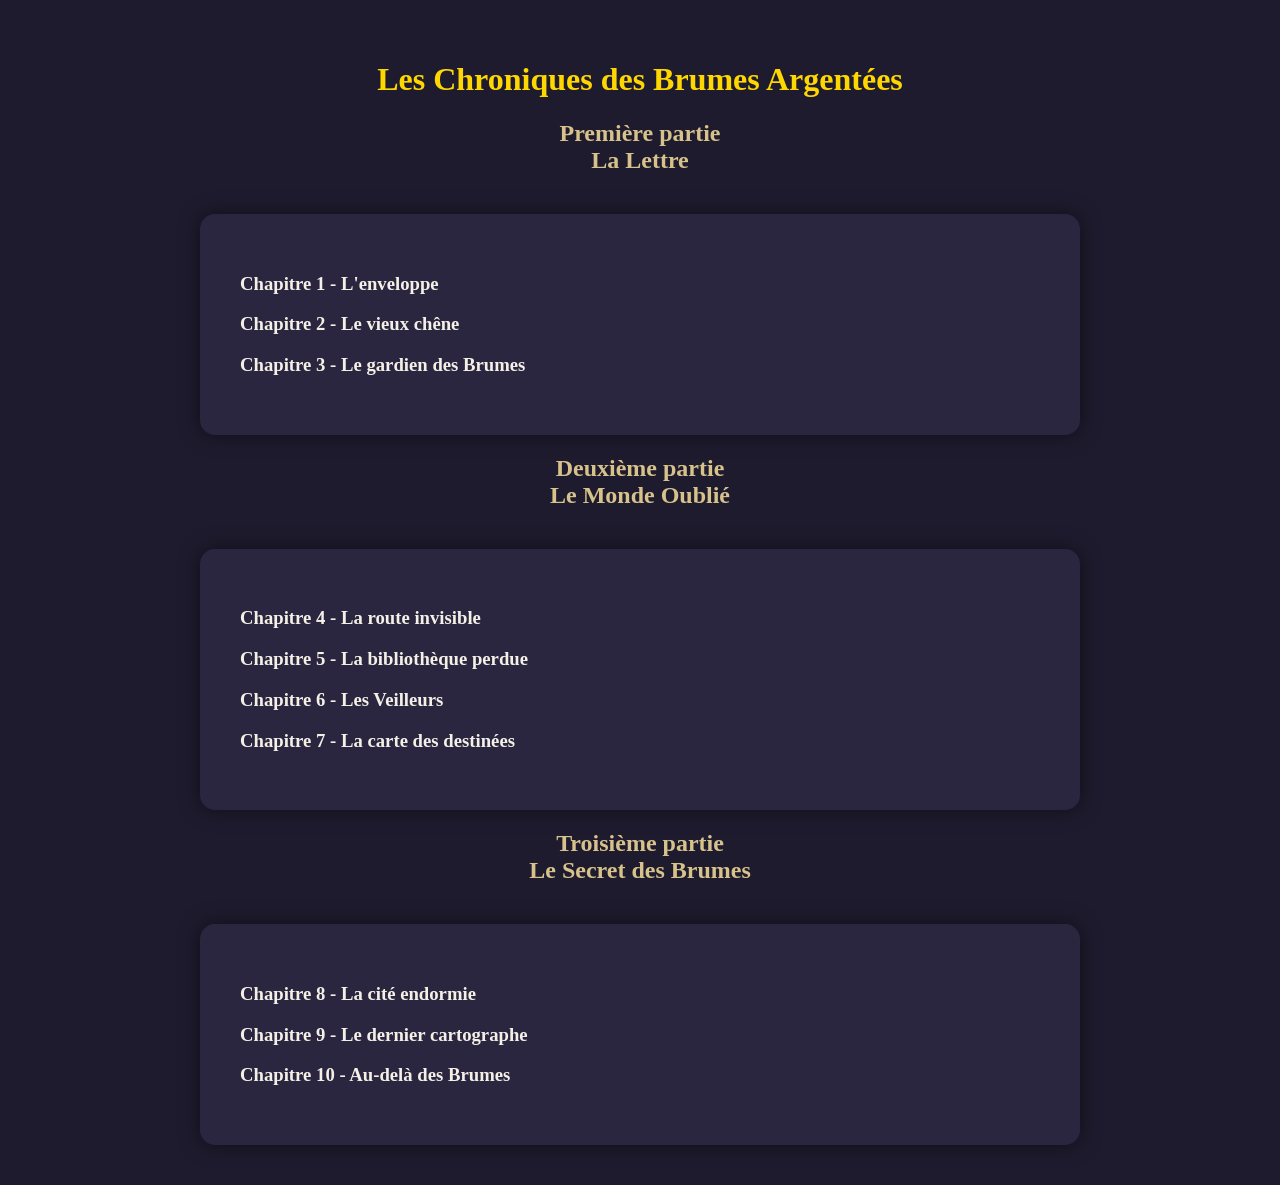
==== table-des-matieres.html @ f760de81 "21" ====
<!DOCTYPE html>
<html lang="fr">
<head>
    <meta charset="UTF-8">
    <title>Les Chroniques des Brumes Argentées</title>
    <link rel="stylesheet" href="premier-chapitre/premier-chapitre.css">
</head>
<body>
    <main class="">
        <h1>Les Chroniques des Brumes Argentées</h1>
            <h2>Première partie <br> La Lettre</h2>
                <div class="livre">
                <h3>Chapitre 1 - L'enveloppe</h3>
                <h3>Chapitre 2 - Le vieux chêne</h3>
                <h3>Chapitre 3 - Le gardien des Brumes</h3>
                </div>
        <h2>Deuxième partie <br> Le Monde Oublié</h2>
                <div class="livre">
                <h3>Chapitre 4 - La route invisible</h3>
                <h3>Chapitre 5 - La bibliothèque perdue</h3>
                <h3>Chapitre 6 - Les Veilleurs</h3>
                <h3>Chapitre 7 - La carte des destinées</h3>
                </div>
        <h2>Troisième partie <br> Le Secret des Brumes</h2>
                <div class="livre">
                <h3>Chapitre 8 - La cité endormie</h3>
                <h3>Chapitre 9 - Le dernier cartographe</h3>
                <h3>Chapitre 10 - Au-delà des Brumes</h3>
                </div>
    </main>
    
</body>
</html>
---- premier-chapitre/premier-chapitre.css ----
body{
    background-color:#1e1b2e;
    color:#f4f0e6;
    font-family: Georgia, serif;
    margin:0;
    padding:40px;
}

.livre{
    max-width:800px;
    margin:auto;
    background-color:#2a2640;
    padding:40px;
    border-radius:15px;
    box-shadow:0 0 20px rgba(0,0,0,0.5);
}

h1{
    text-align:center;
    color:#ffd700;
}

h2{
    text-align:center;
    color:#d6c28a;
    margin-bottom:40px;
}

p{
    line-height:1.8;
    text-align:justify;
    margin-bottom:20px;
}

.nomLecteur{
   font-family: Georgia, serif;
    font-style: italic;
    color: #d8c9a3;
    font-weight: bold;
}

.illustration{
    text-align: center;
    margin: 40px 0;
}

.illustration img{
    width: 60%;
    max-width: 500px;
    border-radius: 15px;
    box-shadow: 0 0 20px rgba(255,255,255,0.15);
}

.navigation{
    text-align:center;
    margin:40px 0;
}

.btn-page{
     display:inline-block;

    padding:12px 28px;

    background:#2c2349;

    color:#d8cda8;

    border:1px solid #8a7bb4;

    border-radius:30px;

    text-decoration:none;

    font-style:italic;

    box-shadow:
        0 0 12px rgba(200,200,255,.2);
}

.btn-page:hover{
    background:#6e646e;
}
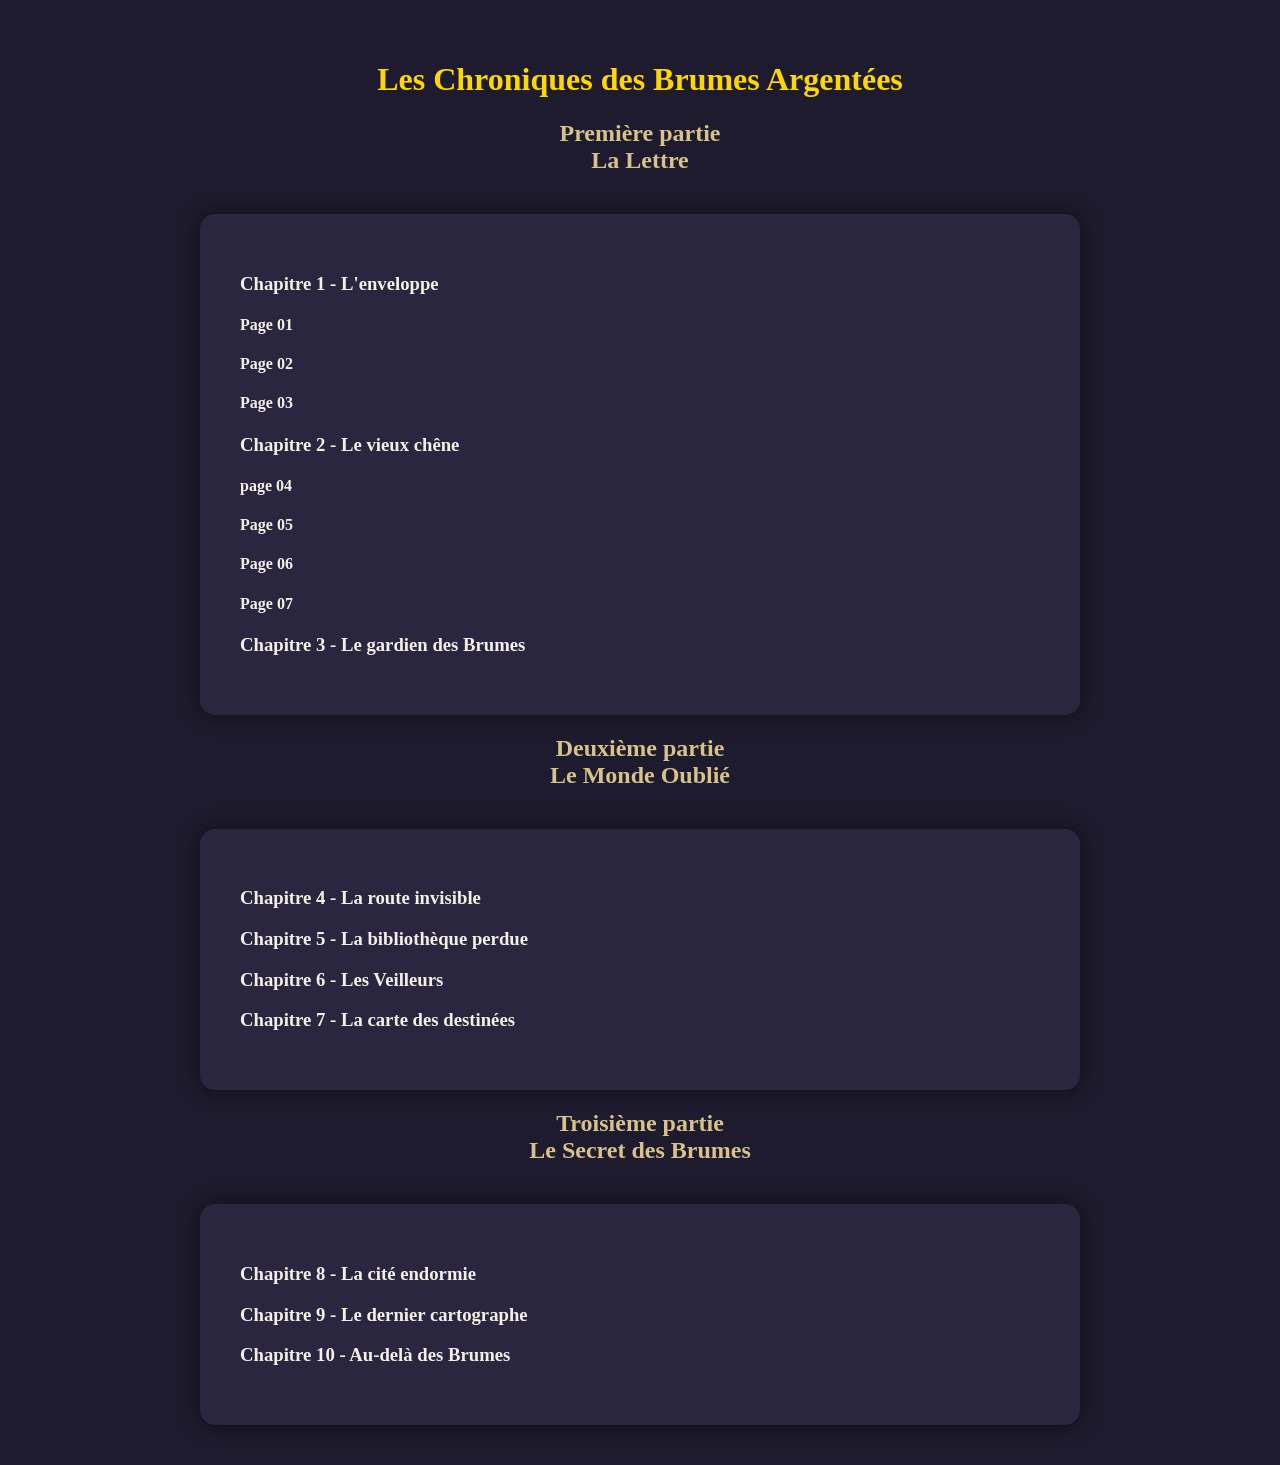
==== commit ae0af985: "30" ====
--- a/table-des-matieres.html
+++ b/table-des-matieres.html
@@ -11,7 +11,14 @@
             <h2>Première partie <br> La Lettre</h2>
                 <div class="livre">
                 <h3>Chapitre 1 - L'enveloppe</h3>
+                    <h4>Page 01</h4>
+                    <h4>Page 02</h4>
+                    <h4>Page 03</h4>
                 <h3>Chapitre 2 - Le vieux chêne</h3>
+                    <h4>page 04</h4>
+                    <h4>Page 05</h4>
+                    <h4>Page 06</h4>
+                    <h4>Page 07</h4>
                 <h3>Chapitre 3 - Le gardien des Brumes</h3>
                 </div>
         <h2>Deuxième partie <br> Le Monde Oublié</h2>
